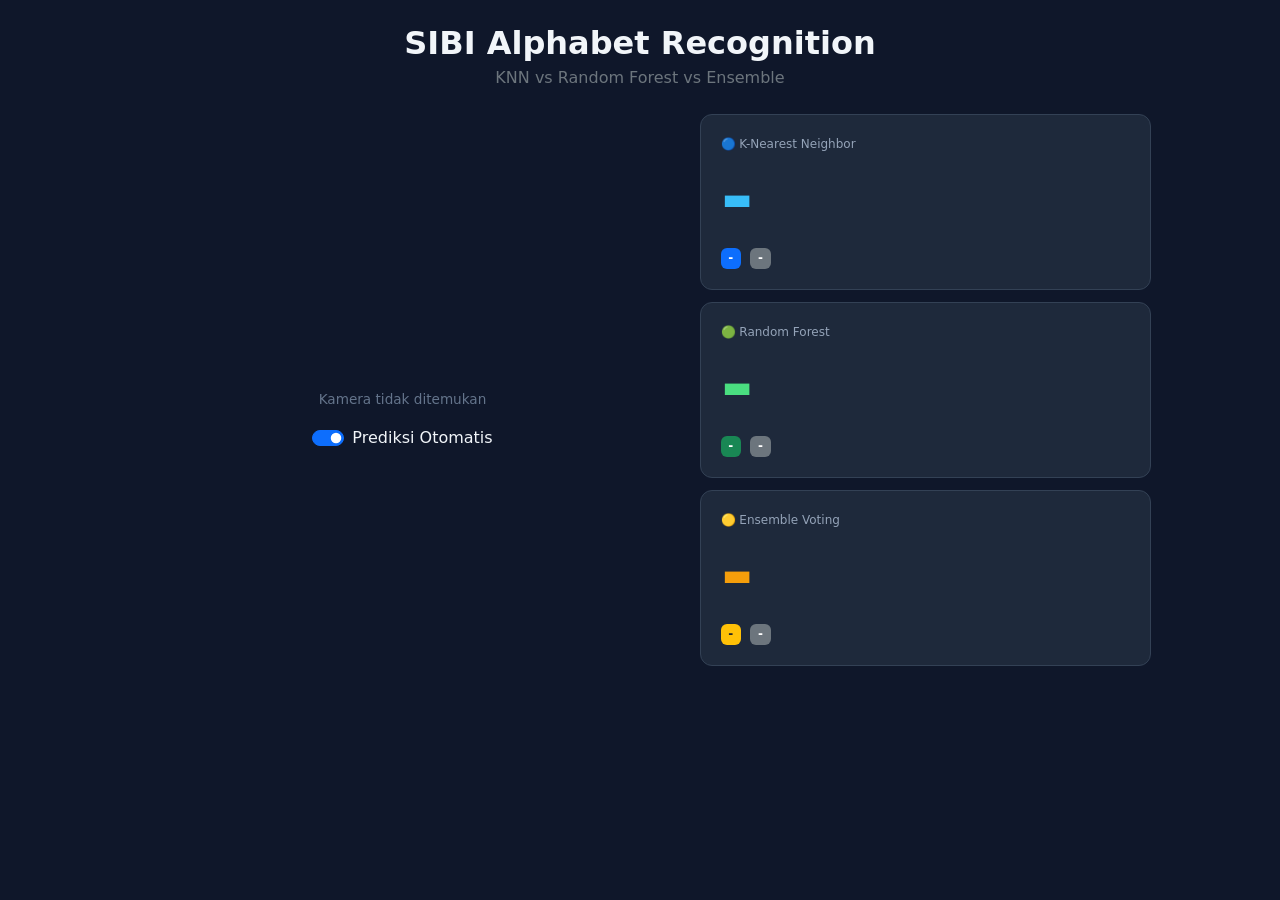
==== index.html @ b6bc5a37 "add index.html to root" ====
<!DOCTYPE html>
<html lang="id">
    <head>
        <meta charset="UTF-8">
        <meta name="viewport" content="width=device-width, initial-scale=1">
        <title>
            SIBI Recognition
        </title>
        <link href="https://cdn.jsdelivr.net/npm/bootstrap@5.3.0/dist/css/bootstrap.min.css" rel="stylesheet">
        <style>
            body {background: #0f172a; color:  #f1f5f9;}
            #videoEl {border-radius: 12px; width: 100%; max-width: 520px;}
            .card-result{
                background: #1e293b;
                border: 1px solid #334155;
                border-radius: 12px;
                padding: 20px;
                margin-bottom: 12px;
            }
            .label-big { font-size: 5rem; font-weight: 800; line-height: 1; }
            .knn-color  { color: #38bdf8; }
            .rf-color   { color: #4ade80; }
            .ens-color  { color: #f59e0b; }
            .model-tag  { font-size: 0.75rem; color: #94a3b8; }
            #status     { font-size: 0.85rem; color: #64748b; }
        </style>
    </head>
    <body>
        <div class="container py-4">
            <h2 class="text-center fw-bold mb-1">SIBI Alphabet Recognition</h2>
            <p class="text-center text-secondary mb-4">KNN vs Random Forest vs Ensemble</p>
            
                <div class="row g-4 justify-content-center">
                    <div class="col-md-6 text-center">
                        <video id="videoEl" autoplay playsinline></video>
                        <canvas id="canvas" style="display:none"></canvas>
                        <p id="status" class="mt-2">Menghubungkan kamera...</p>
                        <div class="form-check form-switch mt-2 d-flex justify-content-center gap-2">
                            <input class="form-check-input" type="checkbox" id="togglePredict" checked>
                            <label class="form-check-label" for="togglePredict">Prediksi Otomatis</label>
                        </div>
                    </div>

        <div class="col-md-5">
            <div class="card-result">
                <p class="model-tag mb-1">🔵 K-Nearest Neighbor</p>
                <div class="label-big knn-color" id="knn-label">-</div>
                <div class="mt-2">
                    <span class="badge bg-primary" id="knn-conf">-</span>
                    <span class="badge bg-secondary ms-1" id="knn-time">-</span>
                </div>
            </div>
 
            <div class="card-result">
                <p class="model-tag mb-1">🟢 Random Forest</p>
                <div class="label-big rf-color" id="rf-label">-</div>
                <div class="mt-2">
                    <span class="badge bg-success" id="rf-conf">-</span>
                    <span class="badge bg-secondary ms-1" id="rf-time">-</span>
                </div>
            </div>
      
            <div class="card-result">
                <p class="model-tag mb-1">🟡 Ensemble Voting</p>
                <div class="label-big ens-color" id="ens-label">-</div>
                <div class="mt-2">
                    <span class="badge bg-warning text-dark" id="ens-conf">-</span>
                    <span class="badge bg-secondary ms-1" id="ens-time">-</span>
                </div>
            </div>
        </div>
    </div>
</div>

<script>
    const video = document.getElementById("videoEl");
    const canvas = document.getElementById("canvas");
    const ctx = canvas.getContext("2d");
    const status = document.getElementById("status");
    const toggle = document.getElementById("togglePredict");

    const API_URL = "https://thebell-010-sibi-recognition.hf.space/predict";
    let predicting = false;

    navigator.mediaDevices.getUserMedia({ video: true })
        .then(stream => {
            video.srcObject = stream;
            status.textContent = "Kamera aktif";
            startLoop();
        })
        .catch(() => status.textContent = "Kamera tidak ditemukan");

    async function predict() {
        if (!toggle.checked || predicting) return;
        predicting = true;

        canvas.width  = video.videoWidth;
        canvas.height = video.videoHeight;
        ctx.drawImage(video, 0, 0);

        canvas.toBlob(async (blob) => {
            const form = new FormData();
            form.append("file", blob, "frame.jpg");

            try {
                const res  = await fetch(API_URL, { method: "POST", body: form });
                const data = await res.json();

                if (data.success) {
                    document.getElementById("knn-label").textContent = data.KNN_Model.label;
                    document.getElementById("knn-conf").textContent  = `${data.KNN_Model.confidence}%`;
                    document.getElementById("knn-time").textContent  = `${data.KNN_Model.time_ms}ms`;

                    document.getElementById("rf-label").textContent  = data.RF_Model.label;
                    document.getElementById("rf-conf").textContent   = `${data.RF_Model.confidence}%`;
                    document.getElementById("rf-time").textContent   = `${data.RF_Model.time_ms}ms`;

                    document.getElementById("ens-label").textContent = data.Ensemble_Model.label;
                    document.getElementById("ens-conf").textContent  = `${data.Ensemble_Model.confidence}%`;
                    document.getElementById("ens-time").textContent  = `${data.Ensemble_Model.time_ms}ms`;

                    status.textContent = "Prediksi berhasil";
                } else {
                    status.textContent = `${data.message}`;
                }
            } catch {
                status.textContent = "Gagal terkoneksi dengan backend";
            }

            predicting = false;
        }, "image/jpeg", 0.85);
    }

    function startLoop() {
        setInterval(predict, 500);
    }
    </script>
    </body>
</html>
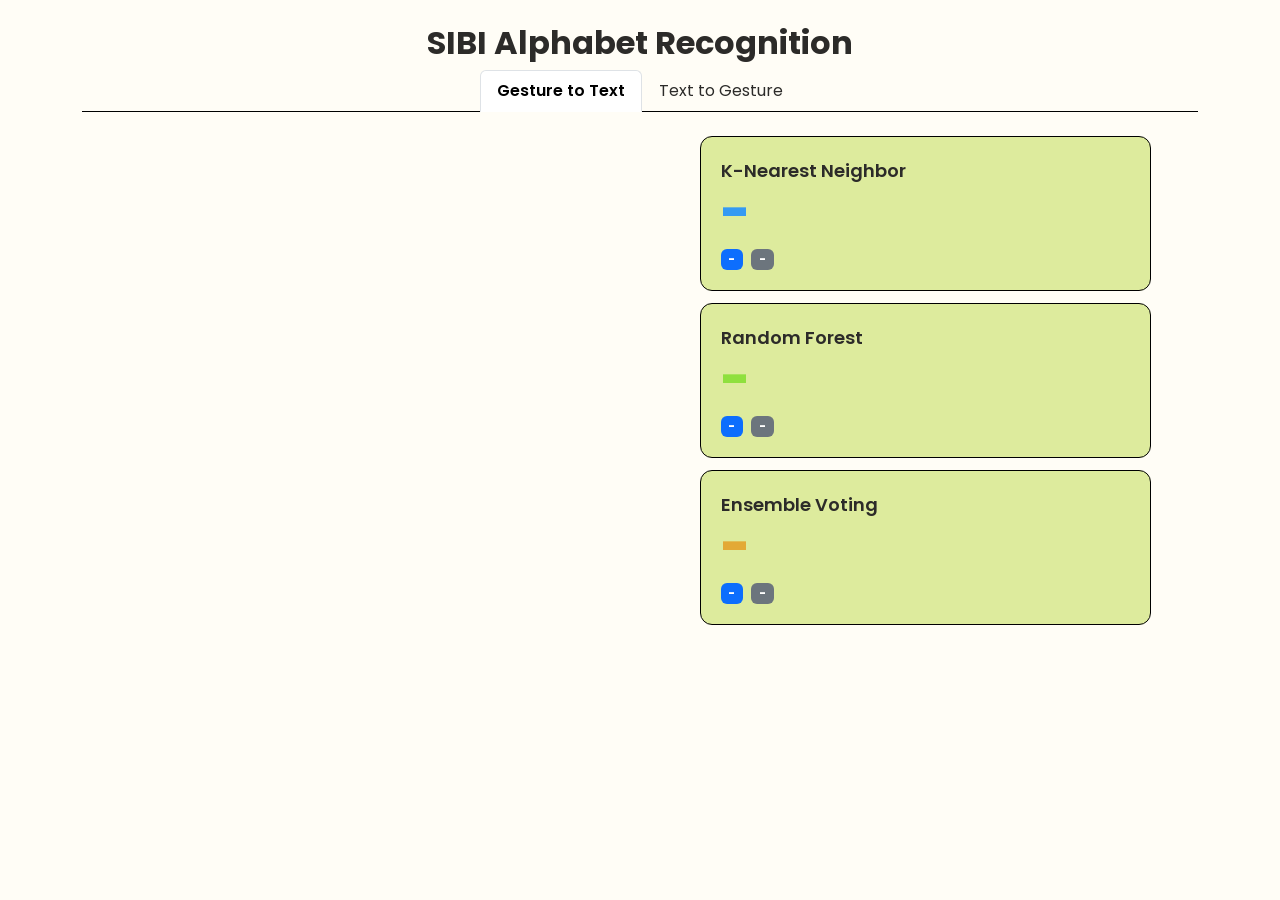
==== commit 54eb28d7: "fix index.html" ====
--- a/index.html
+++ b/index.html
@@ -1,139 +1,80 @@
 <!DOCTYPE html>
-<html lang="id">
-    <head>
-        <meta charset="UTF-8">
-        <meta name="viewport" content="width=device-width, initial-scale=1">
-        <title>
-            SIBI Recognition
-        </title>
-        <link href="https://cdn.jsdelivr.net/npm/bootstrap@5.3.0/dist/css/bootstrap.min.css" rel="stylesheet">
-        <style>
-            body {background: #0f172a; color:  #f1f5f9;}
-            #videoEl {border-radius: 12px; width: 100%; max-width: 520px;}
-            .card-result{
-                background: #1e293b;
-                border: 1px solid #334155;
-                border-radius: 12px;
-                padding: 20px;
-                margin-bottom: 12px;
-            }
-            .label-big { font-size: 5rem; font-weight: 800; line-height: 1; }
-            .knn-color  { color: #38bdf8; }
-            .rf-color   { color: #4ade80; }
-            .ens-color  { color: #f59e0b; }
-            .model-tag  { font-size: 0.75rem; color: #94a3b8; }
-            #status     { font-size: 0.85rem; color: #64748b; }
-        </style>
-    </head>
-    <body>
-        <div class="container py-4">
-            <h2 class="text-center fw-bold mb-1">SIBI Alphabet Recognition</h2>
-            <p class="text-center text-secondary mb-4">KNN vs Random Forest vs Ensemble</p>
-            
-                <div class="row g-4 justify-content-center">
-                    <div class="col-md-6 text-center">
-                        <video id="videoEl" autoplay playsinline></video>
-                        <canvas id="canvas" style="display:none"></canvas>
-                        <p id="status" class="mt-2">Menghubungkan kamera...</p>
-                        <div class="form-check form-switch mt-2 d-flex justify-content-center gap-2">
-                            <input class="form-check-input" type="checkbox" id="togglePredict" checked>
-                            <label class="form-check-label" for="togglePredict">Prediksi Otomatis</label>
+<html lang="en">
+<head>
+    <meta charset="UTF-8">
+    <meta name="viewport" content="width=device-width, initial-scale=1.0">
+    <title>SIBI Recognition</title>
+    <link href="https://cdn.jsdelivr.net/npm/bootstrap@5.3.0/dist/css/bootstrap.min.css" rel="stylesheet">
+    <link href="https://fonts.googleapis.com/css2?family=Poppins:wght@400;600;700;800&display=swap" rel="stylesheet">
+    <link href="style.css" rel="stylesheet">
+</head>
+<body>
+    <div class="container py-4">
+        <h2 class="text-center fw-bold">SIBI Alphabet Recognition</h2>
+
+        <ul class="nav nav-tabs justify-content-center mb-4">
+            <li class="nav-item">
+                <a href="#" class="nav-link active" id="tab-detect" onclick="switchTab('detect'); return false;">
+                    Gesture to Text
+                </a>
+            </li>
+            <li class="nav-item">
+                <a href="#" class="nav-link" id="tab-translate" onclick="switchTab('translate'); return false;">
+                    Text to Gesture
+                </a>
+            </li>
+        </ul>
+        
+        <div id="panel-detect">
+            <div class="row justify-content-center">
+                <div class="col-md-6 text-center">
+                    <video id="videoEl" autoplay playsinline></video>
+                    <canvas id="canvas" style="display:none"></canvas>
+                </div>
+
+                <div class="col-md-5">
+                    <div class="card-result">
+                        <p class="model-tag mb-1"> K-Nearest Neighbor</p>
+                        <div class="label-big knn-color" id="knn-label">-</div>
+                        <div class="mt-2">
+                            <span class="badge bg-primary" id="knn-conf">-</span>
+                            <span class="badge bg-secondary ms-1" id="knn-time">-</span>
                         </div>
                     </div>
 
-        <div class="col-md-5">
-            <div class="card-result">
-                <p class="model-tag mb-1">🔵 K-Nearest Neighbor</p>
-                <div class="label-big knn-color" id="knn-label">-</div>
-                <div class="mt-2">
-                    <span class="badge bg-primary" id="knn-conf">-</span>
-                    <span class="badge bg-secondary ms-1" id="knn-time">-</span>
-                </div>
-            </div>
- 
-            <div class="card-result">
-                <p class="model-tag mb-1">🟢 Random Forest</p>
-                <div class="label-big rf-color" id="rf-label">-</div>
-                <div class="mt-2">
-                    <span class="badge bg-success" id="rf-conf">-</span>
-                    <span class="badge bg-secondary ms-1" id="rf-time">-</span>
-                </div>
-            </div>
-      
-            <div class="card-result">
-                <p class="model-tag mb-1">🟡 Ensemble Voting</p>
-                <div class="label-big ens-color" id="ens-label">-</div>
-                <div class="mt-2">
-                    <span class="badge bg-warning text-dark" id="ens-conf">-</span>
-                    <span class="badge bg-secondary ms-1" id="ens-time">-</span>
+                    <div class="card-result">
+                        <p class="model-tag mb-1"> Random Forest</p>
+                        <div class="label-big rf-color" id="rf-label">-</div>
+                        <div class="mt-2">
+                            <span class="badge bg-primary" id="rf-conf">-</span>
+                            <span class="badge bg-secondary ms-1" id="rf-time">-</span>
+                        </div>
+                    </div>
+
+                    <div class="card-result">
+                        <p class="model-tag mb-1"> Ensemble Voting</p>
+                        <div class="label-big ens-color" id="ens-label">-</div>
+                        <div class="mt-2">
+                            <span class="badge bg-primary" id="ens-conf">-</span>
+                            <span class="badge bg-secondary ms-1" id="ens-time">-</span>
+                        </div>
+                    </div>
                 </div>
             </div>
         </div>
+
+        <div id="panel-translate" style="display:none">
+            <div class="text-center mb-4">
+                <input type="text" id="wordInput" class="form-control word-input"
+                    placeholder="Enter Letters or Sentences">
+                <button onclick="showGestures()" class="btn btn-primary mt-2">
+                    Show Gesture
+                </button>
+            </div>
+            <div id="gestureDisplay" class="d-flex flex-wrap gap-3 justify-content-center"></div>
+        </div>
     </div>
-</div>
 
-<script>
-    const video = document.getElementById("videoEl");
-    const canvas = document.getElementById("canvas");
-    const ctx = canvas.getContext("2d");
-    const status = document.getElementById("status");
-    const toggle = document.getElementById("togglePredict");
-
-    const API_URL = "https://thebell-010-sibi-recognition.hf.space/predict";
-    let predicting = false;
-
-    navigator.mediaDevices.getUserMedia({ video: true })
-        .then(stream => {
-            video.srcObject = stream;
-            status.textContent = "Kamera aktif";
-            startLoop();
-        })
-        .catch(() => status.textContent = "Kamera tidak ditemukan");
-
-    async function predict() {
-        if (!toggle.checked || predicting) return;
-        predicting = true;
-
-        canvas.width  = video.videoWidth;
-        canvas.height = video.videoHeight;
-        ctx.drawImage(video, 0, 0);
-
-        canvas.toBlob(async (blob) => {
-            const form = new FormData();
-            form.append("file", blob, "frame.jpg");
-
-            try {
-                const res  = await fetch(API_URL, { method: "POST", body: form });
-                const data = await res.json();
-
-                if (data.success) {
-                    document.getElementById("knn-label").textContent = data.KNN_Model.label;
-                    document.getElementById("knn-conf").textContent  = `${data.KNN_Model.confidence}%`;
-                    document.getElementById("knn-time").textContent  = `${data.KNN_Model.time_ms}ms`;
-
-                    document.getElementById("rf-label").textContent  = data.RF_Model.label;
-                    document.getElementById("rf-conf").textContent   = `${data.RF_Model.confidence}%`;
-                    document.getElementById("rf-time").textContent   = `${data.RF_Model.time_ms}ms`;
-
-                    document.getElementById("ens-label").textContent = data.Ensemble_Model.label;
-                    document.getElementById("ens-conf").textContent  = `${data.Ensemble_Model.confidence}%`;
-                    document.getElementById("ens-time").textContent  = `${data.Ensemble_Model.time_ms}ms`;
-
-                    status.textContent = "Prediksi berhasil";
-                } else {
-                    status.textContent = `${data.message}`;
-                }
-            } catch {
-                status.textContent = "Gagal terkoneksi dengan backend";
-            }
-
-            predicting = false;
-        }, "image/jpeg", 0.85);
-    }
-
-    function startLoop() {
-        setInterval(predict, 500);
-    }
-    </script>
-    </body>
+    <script src="script.js"></script>
+</body>
 </html>
--- a/style.css
+++ b/style.css
@@ -0,0 +1,83 @@
+* {font-family: 'Poppins', sans-serif;}
+
+body {
+    background: #fffdf6;
+    color: #2c2b29;
+}
+
+#videoEl {
+    border-radius: 12px;
+    width: 100%;
+    max-width: 520px;
+}
+
+.card-result {
+    background: #ddeb9d;
+    border: 1px solid #000;
+    border-radius: 12px;
+    padding: 20px;
+    margin-bottom: 12px;
+}
+
+.label-big {
+    font-size: 50px;
+    font-weight: 800;
+    line-height: 1;
+}
+
+.knn-color {color: #349af3;}
+.rf-color {color: #8fe03e;}
+.ens-color {color: #e3a936;}
+
+.model-tag {
+    font-size: 18px;
+    color: #2c2b29;
+    font-weight: 600;
+}
+
+.nav-tabs {border-bottom: 1px solid #000;}
+.nav-link {color: #2c2b29;}
+.nav-link.active{
+    color: #2c2b29;
+    background: #ddeb9d;
+    border-color: #000;
+    font-weight: 600;
+}
+.nav-link:hover { color: #2c2b29; }
+
+.word-input {
+    max-width: 520px;
+    margin: auto;
+    background: #ddeb9d;
+    color: #2c2b29;
+    border-color: #000;
+}
+.word-input:focus {
+    background: #ddeb9d;
+    color: #2c2b29;
+    border-color: #2c2b29;
+    box-shadow: none;
+}
+
+.gesture-card {
+    background: #ddeb9d;
+    border: 1px solid #000;
+    border-radius: 12px;
+    padding: 10px;
+    text-align: center;
+    width: 120px;
+}
+
+.gesture-card img {
+    width: 100px;
+    height: 100px;
+    object-fit: cover;
+    border-radius: 8px;
+}
+
+.gesture-card p {
+    margin: 6px 0 0;
+    font-size: 20px;
+    font-weight: 700;
+    color: #2c2b29;
+}
